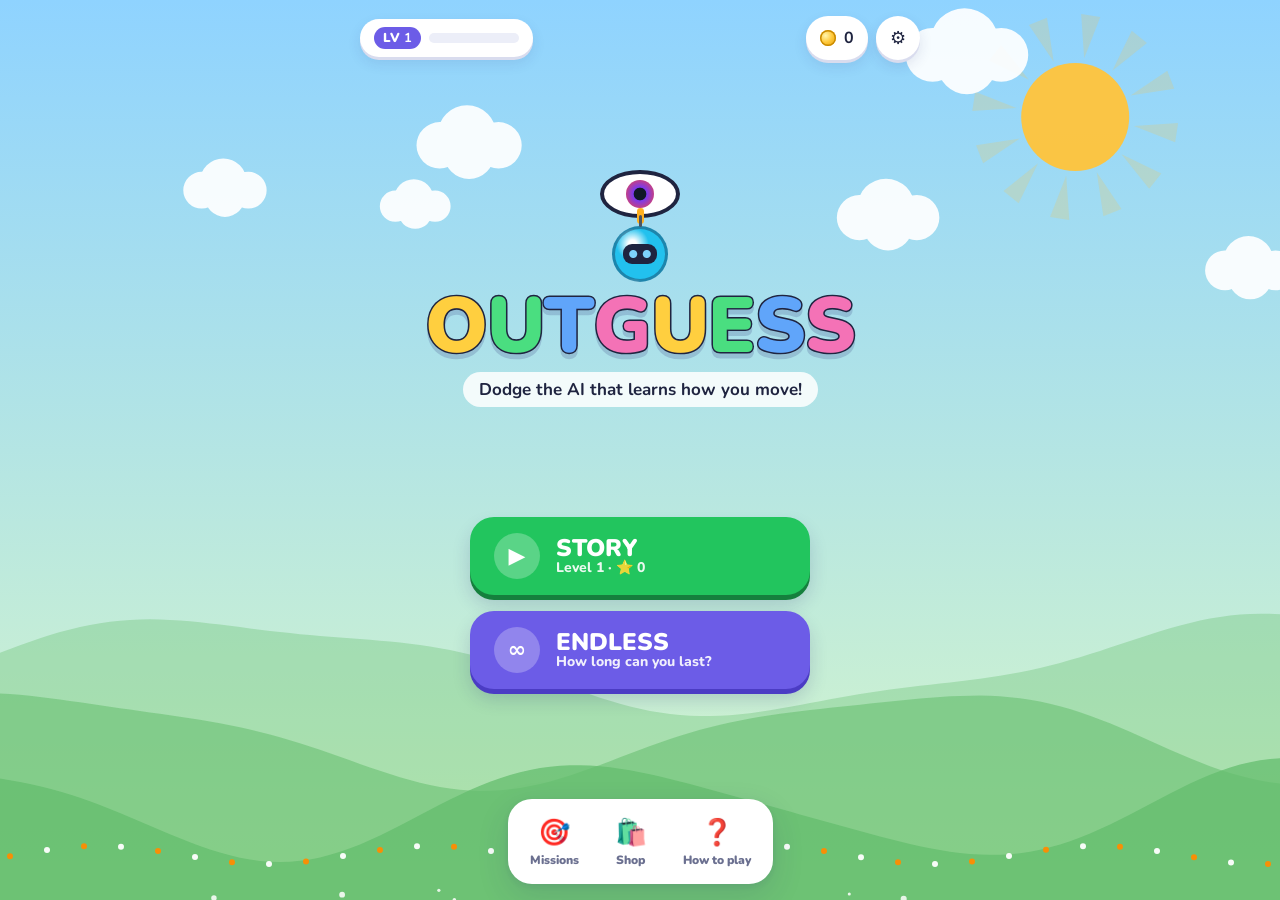
==== press/cg-build/index.html @ bc7d0b45 "Press kit: CrazyGames build as a folder Co-Authored-By: Claude Opus 5.5 <noreply@anthropic.com>" ====
<!doctype html>
<html lang="en">
  <head>
    <meta charset="UTF-8" />
    <meta name="viewport" content="width=device-width, initial-scale=1, maximum-scale=1, user-scalable=no, viewport-fit=cover" />
    <meta name="theme-color" content="#bfe6ff" />
    <title>OUTGUESS: Can you fool the AI?</title>
    <meta name="description" content="A free browser game: an AI learns how you move and shoots where it thinks you'll go. Surprise it, dodge its lasers, collect gems." />
    <meta property="og:title" content="OUTGUESS: Can you fool the AI?" />
    <meta property="og:description" content="An AI learns how you move and shoots where it thinks you'll go. 50 levels, free in your browser, no login." />
    <meta property="og:image" content="https://bhupendra05.github.io/outguess/og.png" />
    <meta property="og:image:width" content="1200" />
    <meta property="og:image:height" content="627" />
    <meta property="og:url" content="https://bhupendra05.github.io/outguess/" />
    <meta property="og:type" content="website" />
    <meta name="twitter:card" content="summary_large_image" />
    <script type="module" crossorigin src="./assets/index-DAkngzXG.js"></script>
    <link rel="stylesheet" crossorigin href="./assets/index-Dq4hs3DS.css">
  </head>
  <body>
    <canvas id="game"></canvas>

    <!-- IN-GAME HUD -->
    <div id="hud" class="hidden">
      <div class="hud-top">
        <div class="hearts" id="hud-hearts"></div>
        <div class="hud-stats">
          <span class="pill"><em>⏱️</em><b id="hud-time">0:00</b></span>
          <span class="pill"><em>💎</em><b id="hud-gems">0</b></span>
          <span class="pill"><em>🧠</em><b id="hud-fooled">0</b></span>
          <span class="pill score"><em>⭐</em><b id="hud-score">0</b></span>
        </div>
        <button id="hud-pause" class="round-btn" aria-label="Pause">❚❚</button>
      </div>
      <div class="goal hidden" id="hud-goal">
        <span id="hud-goal-text">💎 Gems</span>
        <span class="goal-bar"><i id="hud-goal-bar"></i></span>
        <b id="hud-goal-num">0/3</b>
      </div>
      <div class="combo hidden" id="hud-combo">COMBO ×2</div>
    </div>

    <!-- TUTORIAL COACH -->
    <div id="coach" class="hidden" role="status">
      <div class="coach-bot">🤖</div>
      <div>
        <span class="coach-step"></span>
        <p class="coach-text"></p>
      </div>
    </div>

    <!-- HOME -->
    <section id="home" class="screen">
      <header class="topbar">
        <div class="chip level-chip"><span class="lvl">LV <b id="m-level">1</b></span><span class="bar"><i id="m-level-bar"></i></span></div>
        <div class="row tight">
          <button class="chip" id="m-coins-btn"><i class="coin"></i><b id="m-coins">0</b></button>
          <button class="round-btn" id="open-settings" aria-label="Settings">⚙️</button>
        </div>
      </header>

      <div class="logo pop">
        <div class="mascot"><div class="eye-mini"></div><div class="pip"></div></div>
        <h1 class="title"><span>O</span><span>U</span><span>T</span><span>G</span><span>U</span><span>E</span><span>S</span><span>S</span></h1>
        <p class="tagline">Dodge the AI that learns how you move!</p>
      </div>

      <div class="home-buttons">
        <button id="play-story" class="btn big primary pop d1">
          <span class="btn-icon">▶</span>
          <span class="btn-text">STORY<small id="m-story-sub">Level 1</small></span>
        </button>
        <button id="play-endless" class="btn big secondary pop d2">
          <span class="btn-icon">∞</span>
          <span class="btn-text">ENDLESS<small id="m-endless-sub">Best 0</small></span>
        </button>
      </div>

      <nav class="bottom-nav pop d3">
        <button id="open-missions"><span>🎯</span>Missions<em id="m-missions-badge" class="badge hidden">!</em></button>
        <button id="open-shop"><span>🛍️</span>Shop</button>
        <button id="open-guide"><span>❓</span>How to play</button>
      </nav>
    </section>

    <!-- STORY MAP -->
    <section id="map" class="screen scroll">
      <header class="sub-header">
        <button class="round-btn back" aria-label="Back">←</button>
        <h2>Story</h2>
        <span class="chip"><em>⭐</em><b id="map-stars">0</b></span>
      </header>
      <div id="map-list" class="map-list"></div>
    </section>

    <!-- LEVEL INTRO -->
    <section id="intro" class="screen">
      <div class="card intro-card pop">
        <p class="kicker" id="i-chapter">Chapter 1 · Sunny Meadow</p>
        <div id="i-story" class="story hidden"></div>
        <h2 id="i-title">Level 1</h2>
        <canvas id="i-board" width="360" height="200"></canvas>
        <p class="shape-name" id="i-shape">Hexagon board</p>
        <div class="goal-box"><span id="i-goal-icon">💎</span><b id="i-goal">Collect 3 gems</b></div>
        <ul class="star-rules">
          <li><span>⭐</span>Finish the goal</li>
          <li><span>⭐⭐</span>Lose at most 1 life</li>
          <li><span>⭐⭐⭐</span>Don't get hit at all</li>
        </ul>
        <button id="i-play" class="btn primary wide">PLAY ▶</button>
        <button class="link back">Back to map</button>
      </div>
    </section>

    <!-- WIN -->
    <section id="win" class="screen">
      <div class="card result-card">
        <p class="kicker" id="w-level">Level 1</p>
        <h2 class="win-title">Level Complete!</h2>
        <div class="stars" id="w-stars"><span>★</span><span>★</span><span>★</span></div>
        <div class="proof" id="w-proof"></div>
        <p class="reward-line" id="w-coins"></p>
        <button id="w-next" class="btn primary wide">NEXT LEVEL ▶</button>
        <div class="row">
          <button id="w-replay" class="btn ghost">↻ Replay</button>
          <button id="w-map" class="btn ghost">🗺️ Map</button>
        </div>
      </div>
    </section>

    <!-- LOSE (story) -->
    <section id="lose" class="screen">
      <div class="card result-card">
        <p class="kicker" id="l-level">Level 1</p>
        <h2 class="lose-title">Out of lives!</h2>
        <p class="sub" id="l-progress">You collected 2 of 3 gems</p>
        <div class="proof" id="l-proof"></div>
        <p class="taunt" id="l-taunt"></p>
        <button id="l-revive" class="btn gold wide hidden">❤️ Extra life (watch ad)</button>
        <button id="l-retry" class="btn primary wide">TRY AGAIN ↻</button>
        <button id="l-map" class="btn ghost">🗺️ Map</button>
      </div>
    </section>

    <!-- GAME OVER (endless) -->
    <section id="over" class="screen scroll">
      <div class="card result-card">
        <h2 class="lose-title">Game Over</h2>
        <p class="sub" id="o-why">The AI caught you — out of lives!</p>
        <div class="big-score"><span id="o-score">0</span><small>SCORE</small></div>
        <p class="best" id="o-best"></p>
        <div class="proof" id="o-proof"></div>
        <p class="taunt" id="o-taunt"></p>
        <div class="coins-box">
          <ul id="o-lines"></ul>
          <div class="total"><span>Coins earned</span><b><i class="coin"></i> <span id="o-total">0</span></b></div>
          <div class="level"><span class="lvl">LV <b id="o-level">1</b></span><span class="bar"><i id="o-level-bar"></i></span><span id="o-levelup" class="levelup hidden">LEVEL UP!</span></div>
        </div>
        <div class="row">
          <button id="revive" class="btn gold hidden">❤️ Extra life (ad)</button>
          <button id="double" class="btn gold hidden">✖2 Coins (ad)</button>
        </div>
        <button id="again" class="btn primary wide">PLAY AGAIN ↻</button>
        <div class="row">
          <button id="share" class="btn ghost">📤 Share</button>
          <button id="home-btn" class="btn ghost">🏠 Home</button>
        </div>
        <p class="toast hidden" id="toast"></p>
      </div>
    </section>

    <!-- PAUSE -->
    <section id="paused" class="screen">
      <div class="card small-card pop">
        <h2>Paused</h2>
        <button id="resume" class="btn primary wide">RESUME ▶</button>
        <button id="p-sound" class="btn ghost wide">🔊 Sound: On</button>
        <button id="quit" class="btn ghost wide">End game</button>
      </div>
    </section>

    <!-- SETTINGS -->
    <section id="settings" class="screen">
      <div class="card small-card pop">
        <h2>Settings</h2>
        <div class="set-row"><span>🔊 Sound effects</span><button class="switch" id="mute" role="switch"><i></i></button></div>
        <div class="set-row"><span>🎵 Music</span><button class="switch" id="music" role="switch"><i></i></button></div>
        <div class="set-row"><span>📳 Vibration</span><button class="switch" id="vibe" role="switch"><i></i></button></div>
        <div class="set-row"><span>🧠 AI memory</span><button id="wipe" class="btn ghost small">Reset</button></div>
        <button class="btn primary wide back">DONE</button>
      </div>
    </section>

    <!-- HOW TO PLAY -->
    <section id="guide" class="screen">
      <div class="card guide-card pop" id="g-card">
        <p class="kicker" id="g-kicker">How to play</p>
        <div class="art" id="g-art"></div>
        <h2 id="g-title"></h2>
        <p id="g-text"></p>
        <div class="dots" id="g-dots"></div>
        <div class="row">
          <button id="g-prev" class="btn ghost">◀</button>
          <button id="g-next" class="btn primary">NEXT</button>
        </div>
      </div>
    </section>

    <!-- MISSIONS -->
    <section id="missions" class="screen scroll">
      <header class="sub-header">
        <button class="round-btn back" aria-label="Back">←</button>
        <h2>Missions</h2>
        <span></span>
      </header>
      <p class="sub">Complete missions to earn bonus coins</p>
      <ul id="mission-list" class="list"></ul>
    </section>

    <!-- SHOP -->
    <section id="shop" class="screen scroll">
      <header class="sub-header">
        <button class="round-btn back" aria-label="Back">←</button>
        <h2>Shop</h2>
        <span class="chip"><i class="coin"></i><b id="s-coins">0</b></span>
      </header>
      <div class="tabs" id="shop-tabs">
        <button data-tab="carpets">Boards</button>
        <button data-tab="skins">Robots</button>
        <button data-tab="worlds">Worlds</button>
      </div>
      <p class="sub" id="shop-hint"></p>
      <div id="shop-grid" class="shop-grid"></div>
    </section>

    <!-- DAILY REWARD -->
    <section id="daily" class="screen">
      <div class="card small-card pop">
        <p class="kicker">Daily reward</p>
        <h2>Day <span id="d-day">1</span> 🎁</h2>
        <div id="d-strip" class="strip"></div>
        <p class="sub">Come back every day. Day 7 pays the most!</p>
        <button id="d-claim" class="btn gold wide">CLAIM <i class="coin"></i> <span id="d-amt">10</span></button>
      </div>
    </section>

    <div id="flyer" class="flyer hidden"></div>

  </body>
</html>
---- press/cg-build/assets/index-Dq4hs3DS.css ----
@font-face{font-family:Nunito;font-style:normal;font-display:swap;font-weight:700;src:url(./nunito-latin-700-normal-Dort48En.woff2) format("woff2"),url(./nunito-latin-700-normal-OcDqTBcA.woff) format("woff")}@font-face{font-family:Nunito;font-style:normal;font-display:swap;font-weight:800;src:url(./nunito-latin-800-normal-Dz8SOQK_.woff2) format("woff2"),url(./nunito-latin-800-normal-D-J0wlBY.woff) format("woff")}@font-face{font-family:Nunito;font-style:normal;font-display:swap;font-weight:900;src:url(./nunito-latin-900-normal-BVB1fGs6.woff2) format("woff2"),url(./nunito-latin-900-normal-CVn49sIn.woff) format("woff")}:root{--accent: 46, 170, 90;--accent2: 255, 183, 3;--top: #bfe6ff;--bottom: #eafbe4;--ink: #1f2440;--muted: #6b7090;--card: #ffffff;--line: #e7e9f5;--primary: #6c5ce7;--primary-dark: #4b3cc4;--green: #22c55e;--green-dark: #15803d;--gold: #ffb020;--gold-dark: #d98a00;--red: #ef4444;--font: "Nunito", system-ui, -apple-system, sans-serif;--ease: cubic-bezier(.2, .9, .3, 1.3);--shadow: 0 12px 32px rgba(40, 40, 110, .14), 0 2px 6px rgba(40, 40, 110, .08)}*{box-sizing:border-box;-webkit-tap-highlight-color:transparent}html,body{margin:0;height:100%;overflow:hidden;background:var(--top);color:var(--ink);font-family:var(--font);font-weight:700;user-select:none;-webkit-user-select:none;touch-action:none;overscroll-behavior:none}canvas#game{display:block;position:fixed;inset:0}.hidden{display:none!important}h1,h2,h3{margin:0;font-weight:900;letter-spacing:-.01em}h2{font-size:30px}.kicker{margin:0;color:var(--muted);font-size:13px;font-weight:800;text-transform:uppercase;letter-spacing:.08em}.sub{margin:0;color:var(--muted);font-size:15px}.row{display:flex;gap:10px;justify-content:center;flex-wrap:wrap}.row.tight{gap:8px}.screen{position:fixed;inset:0;display:flex;flex-direction:column;align-items:center;justify-content:center;gap:14px;padding:max(16px,env(safe-area-inset-top)) 16px max(16px,env(safe-area-inset-bottom));text-align:center;background:#ffffff59;backdrop-filter:blur(3px);animation:fade-in .25s ease-out}.screen>*{flex-shrink:0}.screen.scroll{justify-content:flex-start;overflow-y:auto;touch-action:pan-y}#home{background:none;backdrop-filter:none;justify-content:space-between}.card{width:min(420px,100%);background:var(--card);border-radius:28px;padding:22px 20px;box-shadow:var(--shadow);display:flex;flex-direction:column;align-items:center;gap:12px}.small-card{width:min(360px,100%)}button{font-family:var(--font);font-weight:900;cursor:pointer;border:0;color:var(--ink);background:none;transition:transform .12s var(--ease),filter .15s}button:active{transform:scale(.95)}.btn{--c: var(--primary);--d: var(--primary-dark);padding:14px 22px;border-radius:18px;font-size:17px;color:#fff;background:var(--c);box-shadow:0 5px 0 var(--d),0 10px 18px #28286e2e;position:relative;overflow:hidden}.btn:active{transform:translateY(4px);box-shadow:0 1px 0 var(--d),0 4px 8px #28286e2e}.btn.primary{--c: var(--green);--d: var(--green-dark)}.btn.secondary{--c: var(--primary);--d: var(--primary-dark)}.btn.gold{--c: var(--gold);--d: var(--gold-dark);color:#3b2400}.btn.ghost{--c: #f1f3fb;--d: #d9dcee;color:var(--ink);box-shadow:0 4px 0 var(--d)}.btn.small{padding:8px 14px;font-size:14px}.btn.wide{width:100%}.btn.big{display:flex;align-items:center;gap:16px;width:min(340px,86vw);padding:16px 24px;font-size:24px;border-radius:24px;text-align:left}.btn-icon{width:46px;height:46px;border-radius:50%;display:grid;place-items:center;background:#ffffff40;font-size:22px}.btn-text{display:flex;flex-direction:column;line-height:1.05}.btn-text small{font-size:14px;font-weight:800;opacity:.9}.btn.big:after,.btn.primary:after{content:"";position:absolute;inset:0;background:linear-gradient(110deg,transparent 35%,rgba(255,255,255,.45) 50%,transparent 65%);transform:translate(-120%);animation:shine 3.2s ease-in-out infinite;pointer-events:none}#play-story{animation:pop-in .5s var(--ease) .08s both,wiggle 3s ease-in-out 1.5s infinite}.round-btn{width:44px;height:44px;border-radius:50%;background:#fff;box-shadow:0 3px #d9dcee,0 6px 14px #28286e1f;font-size:18px;display:grid;place-items:center}.link{color:var(--muted);font-size:15px;text-decoration:underline;padding:4px}.chip{display:flex;align-items:center;gap:8px;padding:8px 14px;border-radius:999px;background:#fff;box-shadow:0 3px #d9dcee,0 6px 14px #28286e1a;font-size:16px;font-weight:900}.chip em{font-style:normal}.coin{display:inline-block;width:1em;height:1em;border-radius:50%;vertical-align:-.14em;background:radial-gradient(circle at 35% 35%,#fff6b0,#ffc93c 45%,#e09a00);box-shadow:inset 0 0 0 .09em #c98a00;animation:coin-spin 3s ease-in-out infinite}.topbar{width:100%;max-width:560px;display:flex;justify-content:space-between;align-items:center;animation:pop-in .4s var(--ease) both}.lvl{background:var(--primary);color:#fff;border-radius:999px;padding:2px 9px;font-size:13px}.bar{display:inline-block;width:90px;height:10px;border-radius:99px;background:#eceef8;overflow:hidden}.bar i{display:block;height:100%;width:0;border-radius:99px;background:linear-gradient(90deg,#7c6cf0,#22c1ee);transition:width 1.1s var(--ease)}.logo{display:flex;flex-direction:column;align-items:center;gap:6px}.title{font-size:clamp(46px,13vw,78px);line-height:1;display:flex;filter:drop-shadow(0 5px 0 rgba(40,40,110,.18))}.title span{display:inline-block;color:#ffcf3f;-webkit-text-stroke:3px var(--ink);paint-order:stroke fill;animation:bounce-letter 2.4s ease-in-out infinite}.title span:nth-child(2){color:#4ade80;animation-delay:.08s}.title span:nth-child(3){color:#60a5fa;animation-delay:.16s}.title span:nth-child(4){color:#f472b6;animation-delay:.24s}.title span:nth-child(5){color:#ffcf3f;animation-delay:.32s}.title span:nth-child(6){color:#4ade80;animation-delay:.4s}.title span:nth-child(7){color:#60a5fa;animation-delay:.48s}.title span:nth-child(8){color:#f472b6;animation-delay:.56s}.tagline{margin:0;font-size:17px;color:var(--ink);background:#ffffffd9;border-radius:999px;padding:6px 16px}.mascot{position:relative;width:150px;height:112px}.eye-mini{position:absolute;left:50%;top:0;width:80px;height:48px;margin-left:-40px;background:#fff;border:4px solid var(--ink);border-radius:50%;overflow:hidden;animation:blink 4s infinite}.eye-mini:after{content:"";position:absolute;top:50%;left:50%;width:28px;height:28px;margin:-14px 0 0 -14px;border-radius:50%;background:radial-gradient(circle at 50% 50%,#111827 30%,#7c3aed 34%,#ef4444 95%);animation:look 3s ease-in-out infinite}.pip{position:absolute;left:50%;bottom:0;width:56px;height:56px;margin-left:-28px;border-radius:50%;background:radial-gradient(circle at 35% 30%,#fff 8%,#22c1ee 34%);border:3px solid rgba(20,20,50,.35);animation:hop 1.2s ease-in-out infinite}.pip:before{content:"";position:absolute;left:8px;right:8px;top:15px;height:20px;border-radius:9px;background:radial-gradient(circle at 30% 50%,#7dd3fc 3.5px,transparent 4.5px),radial-gradient(circle at 70% 50%,#7dd3fc 3.5px,transparent 4.5px),#1f2440}.pip:after{content:"";position:absolute;left:50%;top:-14px;width:3px;height:12px;margin-left:-1.5px;background:#4b5563;box-shadow:0 -5px 0 2px #ffb020;border-radius:2px}.home-buttons{display:flex;flex-direction:column;gap:16px;align-items:center}.bottom-nav{display:flex;gap:8px;background:#fff;border-radius:24px;padding:8px;box-shadow:var(--shadow)}.bottom-nav button{position:relative;display:flex;flex-direction:column;align-items:center;gap:2px;padding:8px 14px;border-radius:16px;font-size:12px;color:var(--muted)}.bottom-nav button span{font-size:26px}.bottom-nav button:hover{background:#f3f4fb}.badge{position:absolute;top:2px;right:8px;width:20px;height:20px;border-radius:50%;background:var(--red);color:#fff;font-style:normal;font-size:12px;line-height:20px;animation:pulse 1.2s infinite}.sub-header{width:min(560px,100%);display:grid;grid-template-columns:44px 1fr auto;align-items:center;gap:10px;padding:4px 0}.sub-header h2{font-size:26px}.map-list{width:min(460px,100%);display:flex;flex-direction:column;gap:18px;padding-bottom:30px}.chapter{border-radius:26px;padding:16px 12px 18px;box-shadow:var(--shadow);background:#fff;animation:pop-in .45s var(--ease) both}.chapter h3{font-size:20px}.chapter .ch-sub{color:var(--muted);font-size:13px;margin:2px 0 12px}.chapter.locked{opacity:.55}.path{display:grid;grid-template-columns:repeat(5,1fr);gap:14px 6px}.node{display:flex;flex-direction:column;align-items:center;gap:3px}.node button{width:54px;height:54px;border-radius:50%;font-size:20px;color:#fff;background:rgb(var(--c));box-shadow:0 4px #0003,0 8px 14px #28286e26}.node.boss button{font-size:24px}.node.locked button{background:#d5d8e8;color:#9097b8}.node.current button{animation:pulse-ring 1.4s infinite}.node .st{font-size:12px;letter-spacing:1px;color:#d5d8e8;height:14px}.node .st b{color:#ffb020}#i-board{width:100%;max-width:340px;height:auto;border-radius:18px}.story{background:#f5f3ff;border-radius:18px;padding:12px 14px;font-size:15px;line-height:1.45;text-align:left;color:#3f3a78}.story p{margin:0 0 6px;opacity:0;animation:slide-in .4s var(--ease) forwards}.shape-name{margin:-4px 0 0;color:var(--muted);font-size:13px}.goal-box{display:flex;gap:10px;align-items:center;font-size:20px;background:#fff7e0;border-radius:16px;padding:10px 16px}.star-rules{list-style:none;margin:0;padding:0;font-size:13px;color:var(--muted);display:flex;flex-direction:column;gap:2px}.star-rules span{display:inline-block;width:56px;text-align:right;margin-right:8px}.result-card{animation:pop-in .5s var(--ease) both}.win-title{color:var(--green-dark);font-size:34px;animation:tada .9s var(--ease) both}.lose-title{color:var(--red);font-size:32px;animation:shake-x .5s both}.stars{display:flex;gap:8px;align-items:flex-end;font-size:58px;line-height:1}.stars span{color:#e3e5f1;transform:scale(0)}.stars span.on{color:#ffb020;text-shadow:0 4px 0 #d98a00;animation:star-pop .5s var(--ease) forwards}.stars span.off{animation:star-pop .3s var(--ease) forwards}.stars span:nth-child(2){font-size:74px}.big-score{display:flex;flex-direction:column;line-height:1}.big-score span{font-size:64px;font-weight:900;color:var(--primary)}.big-score small{color:var(--muted);font-size:13px;letter-spacing:.2em}.best{margin:0;font-weight:900;color:var(--gold-dark)}.best.new{color:#fff;background:linear-gradient(90deg,#ff5d8f,#ffb020);border-radius:999px;padding:4px 14px;animation:tada .8s var(--ease) both}.proof{width:100%;background:#f7f8fd;border-radius:18px;padding:10px 14px;font-size:15px}.proof .pl{display:grid;grid-template-columns:24px 1fr auto auto auto;gap:8px;align-items:center;padding:5px 0;border-bottom:1px dashed var(--line);opacity:0;animation:slide-in .35s var(--ease) forwards;text-align:left}.proof .pl .n{font-weight:900}.proof .pl .r{color:var(--muted);font-size:13px}.proof .pl .p{min-width:48px;text-align:right;font-weight:900;color:var(--primary)}.proof .ptotal{display:flex;justify-content:space-between;padding-top:8px;font-size:18px;font-weight:900}.proof .ptotal b{color:var(--primary)}.proof .ai{margin-top:6px;font-size:12px;color:var(--muted);text-align:left;line-height:1.5}.taunt{margin:0;color:var(--muted);font-style:italic;font-size:14px}.reward-line{margin:0;font-weight:900;color:var(--gold-dark)}.coins-box{width:100%;border:2px solid var(--line);border-radius:18px;padding:10px 14px}.coins-box ul{list-style:none;margin:0;padding:0;font-size:14px;text-align:left}.coins-box li{display:flex;justify-content:space-between;padding:3px 0;opacity:0;animation:slide-in .35s var(--ease) forwards}.coins-box li b{color:var(--gold-dark)}.coins-box .total{display:flex;justify-content:space-between;margin:6px 0 8px;font-weight:900}.coins-box .total b{color:var(--gold-dark);font-size:18px}.coins-box .level{display:flex;gap:8px;align-items:center;justify-content:center}.coins-box .bar{width:150px}.levelup{color:var(--green);font-weight:900;animation:tada .8s var(--ease) both}.toast{margin:0;color:var(--primary)}.set-row{width:100%;display:flex;justify-content:space-between;align-items:center;font-size:17px}.switch{width:56px;height:32px;border-radius:99px;background:#d9dcee;padding:3px;display:flex}.switch i{width:26px;height:26px;border-radius:50%;background:#fff;box-shadow:0 2px 4px #0003;transition:transform .25s var(--ease)}.switch.on{background:var(--green)}.switch.on i{transform:translate(24px)}#g-text{margin:0;font-size:17px;line-height:1.45}.art svg{width:220px;height:130px;display:block}.dots{display:flex;gap:6px}.dots i{width:9px;height:9px;border-radius:99px;background:#d9dcee;transition:all .3s var(--ease)}.dots i.on{width:26px;background:var(--primary)}.list{list-style:none;margin:0;padding:0;width:min(460px,100%);display:flex;flex-direction:column;gap:12px}.list li{background:#fff;border-radius:20px;padding:14px 16px;box-shadow:var(--shadow);text-align:left;animation:pop-in .4s var(--ease) both}.mtop{display:flex;justify-content:space-between;gap:10px;font-size:16px}.mtop b{color:var(--gold-dark);white-space:nowrap}.list .bar{display:block;width:100%;margin-top:10px}.mprog{margin-top:4px;font-size:13px;color:var(--muted)}.tabs{display:flex;gap:6px;background:#fff;padding:6px;border-radius:18px;box-shadow:var(--shadow);width:min(460px,100%)}.tabs button{flex:1;padding:10px;border-radius:14px;font-size:15px;color:var(--muted)}.tabs button.on{background:var(--primary);color:#fff}.shop-grid{width:min(460px,100%);display:grid;grid-template-columns:repeat(2,1fr);gap:12px;padding-bottom:24px}.item{display:flex;flex-direction:column;align-items:center;gap:4px;padding:10px 10px 14px;border-radius:22px;background:#fff;box-shadow:var(--shadow);border:3px solid transparent;animation:pop-in .4s var(--ease) both}.item.selected{border-color:var(--green)}.item .preview{width:100%;height:88px;border-radius:16px;display:grid;place-items:center;overflow:hidden}.item .name{font-size:16px}.item .desc{font-size:12px;color:var(--muted);font-weight:700}.item .state{margin-top:4px;font-size:13px;padding:5px 12px;border-radius:99px;background:#f1f3fb}.item .state.use{background:var(--primary);color:#fff}.item .state.inuse{background:#dcfce7;color:var(--green-dark)}.item .state.price{background:#fff4d6;color:var(--gold-dark)}.item .state.lock{background:#eceef8;color:var(--muted)}.orb{width:50px;height:50px;border-radius:50%;background:radial-gradient(circle at 35% 30%,#fff 8%,currentColor 34%);border:3px solid rgba(20,20,50,.3)}.orb.rainbow{background:conic-gradient(#ff5e5e,#ffd84a,#9dff5e,#5ef2ff,#ff5ef2,#ff5e5e);animation:spin 3s linear infinite}.strip{display:grid;grid-template-columns:repeat(7,1fr);gap:5px;width:100%}.strip div{border-radius:12px;background:#f3f4fb;padding:6px 0;font-size:10px;color:var(--muted);display:flex;flex-direction:column;align-items:center;gap:3px}.strip div b{color:var(--gold-dark);font-size:13px}.strip .done{background:#dcfce7}.strip .today{background:#fff4d6;outline:3px solid var(--gold);animation:pulse 1.2s infinite}#hud{position:fixed;inset:0 0 auto;padding:max(10px,env(safe-area-inset-top)) 12px 0;pointer-events:none;z-index:3}.hud-top{display:flex;justify-content:space-between;align-items:center;gap:8px}.hud-top button{pointer-events:auto}.hearts{display:flex;gap:2px;font-size:24px;min-width:80px}.hearts span{display:inline-block;filter:drop-shadow(0 2px 0 rgba(0,0,0,.15))}.hearts span.empty{filter:grayscale(1) opacity(.35)}.hearts span.break{animation:heart-break .7s ease-in forwards}.hud-stats{display:flex;gap:6px;flex-wrap:wrap;justify-content:center}.pill{display:flex;align-items:center;gap:4px;background:#fffffff0;border-radius:999px;padding:4px 10px;font-size:15px;box-shadow:0 3px 8px #28286e1f}.pill em{font-style:normal;font-size:14px}.pill.score{background:var(--primary);color:#fff}.pill.bump{animation:bump .35s var(--ease)}.goal{margin:8px auto 0;width:min(300px,80vw);display:flex;gap:8px;align-items:center;background:#fffffff0;border-radius:999px;padding:5px 12px;font-size:13px;box-shadow:0 3px 8px #28286e1f}.goal-bar{flex:1;height:10px;background:#eceef8;border-radius:99px;overflow:hidden}.goal-bar i{display:block;height:100%;width:0;background:linear-gradient(90deg,#22c55e,#86efac);border-radius:99px;transition:width .3s var(--ease)}.combo{margin:6px auto 0;width:max-content;background:linear-gradient(90deg,#22c55e,#16a34a);color:#fff;border-radius:999px;padding:3px 12px;font-size:14px;animation:bump .4s var(--ease)}#coach{position:fixed;left:50%;bottom:max(26px,env(safe-area-inset-bottom));transform:translate(-50%);width:min(460px,calc(100% - 28px));display:flex;gap:12px;align-items:center;background:#fff;border-radius:22px;padding:12px 16px;box-shadow:var(--shadow);border:3px solid var(--gold);pointer-events:none;z-index:4;text-align:left}.coach-bot{font-size:34px;animation:hop 1.2s ease-in-out infinite}.coach-step{font-size:11px;font-weight:900;color:var(--gold-dark);text-transform:uppercase;letter-spacing:.1em}.coach-step:not(:empty):before{content:"Step "}.coach-step:empty{display:none}#coach p{margin:0;font-size:16px;line-height:1.35;white-space:pre-line}.coach-in{animation:coach-in .45s var(--ease)}.flyer{position:fixed;z-index:20;pointer-events:none;font-weight:900;font-size:26px;color:var(--gold-dark);text-shadow:0 2px 0 #fff}.pop{animation:pop-in .5s var(--ease) both}.d1{animation-delay:.08s}.d2{animation-delay:.16s}.d3{animation-delay:.24s}@keyframes fade-in{0%{opacity:0}}@keyframes pop-in{0%{opacity:0;transform:translateY(18px) scale(.9)}}@keyframes slide-in{0%{opacity:0;transform:translate(-14px)}to{opacity:1;transform:none}}@keyframes coach-in{0%{opacity:0;transform:translate(-50%,24px) scale(.95)}to{opacity:1;transform:translate(-50%)}}@keyframes bounce-letter{0%,60%,to{transform:translateY(0)}30%{transform:translateY(-8px)}}@keyframes wiggle{0%,90%,to{transform:rotate(0)}92%{transform:rotate(-3deg)}94%{transform:rotate(3deg)}96%{transform:rotate(-2deg)}}@keyframes shine{0%,60%{transform:translate(-120%)}to{transform:translate(120%)}}@keyframes hop{0%,to{transform:translateY(0)}50%{transform:translateY(-10px)}}@keyframes blink{0%,94%,to{transform:scaleY(1)}97%{transform:scaleY(.1)}}@keyframes look{0%,to{transform:translate(-12px)}50%{transform:translate(12px)}}@keyframes pulse{0%,to{transform:scale(1)}50%{transform:scale(1.08)}}@keyframes pulse-ring{0%{box-shadow:0 4px #0003,0 0 rgba(var(--c),.6)}to{box-shadow:0 4px #0003,0 0 0 16px rgba(var(--c),0)}}@keyframes star-pop{0%{transform:scale(.2) rotate(-30deg)}70%{transform:scale(1.25) rotate(8deg)}to{transform:scale(1) rotate(0)}}@keyframes tada{0%{transform:scale(.5);opacity:0}50%{transform:scale(1.15) rotate(-3deg);opacity:1}70%{transform:scale(.95) rotate(2deg)}to{transform:scale(1)}}@keyframes shake-x{0%,to{transform:translate(0)}20%,60%{transform:translate(-8px)}40%,80%{transform:translate(8px)}}@keyframes bump{0%{transform:scale(1)}40%{transform:scale(1.25)}to{transform:scale(1)}}@keyframes heart-break{0%{transform:scale(1)}30%{transform:scale(1.5) rotate(-10deg)}to{transform:translateY(30px) rotate(40deg) scale(.6);opacity:.35;filter:grayscale(1)}}@keyframes coin-spin{0%,80%,to{transform:scaleX(1)}90%{transform:scaleX(.2)}}@keyframes spin{to{transform:rotate(360deg)}}@media(max-height:700px){.mascot{transform:scale(.8);margin:-10px 0}.btn.big{padding:12px 20px;font-size:20px}.stars{font-size:46px}.big-score span{font-size:50px}}@media(max-width:380px){.pill{padding:3px 7px;font-size:13px}.hearts{font-size:20px;min-width:64px}}@media(prefers-reduced-motion:reduce){*,*:before,*:after{animation-duration:.01ms!important;animation-iteration-count:1!important}}
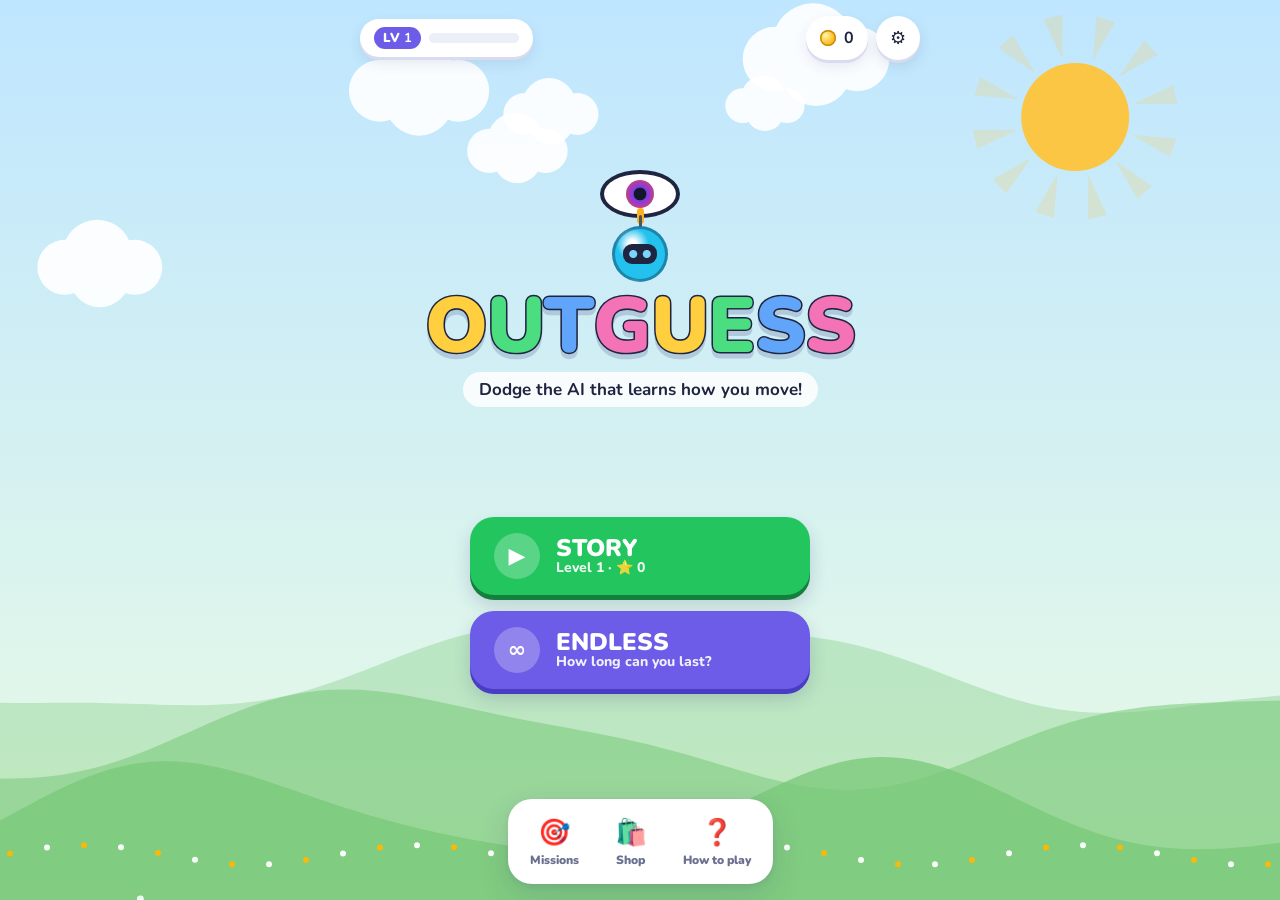
==== commit c9cab83b: "CrazyGames build: don't trust navigator.onLine Co-Authored-By: Claude Opus 5.5 <noreply@anthropic.co" ====
--- a/press/cg-build/index.html
+++ b/press/cg-build/index.html
@@ -14,7 +14,7 @@
     <meta property="og:url" content="https://bhupendra05.github.io/outguess/" />
     <meta property="og:type" content="website" />
     <meta name="twitter:card" content="summary_large_image" />
-    <script type="module" crossorigin src="./assets/index-DAkngzXG.js"></script>
+    <script type="module" crossorigin src="./assets/index-Bg5R5Mw9.js"></script>
     <link rel="stylesheet" crossorigin href="./assets/index-Dq4hs3DS.css">
   </head>
   <body>
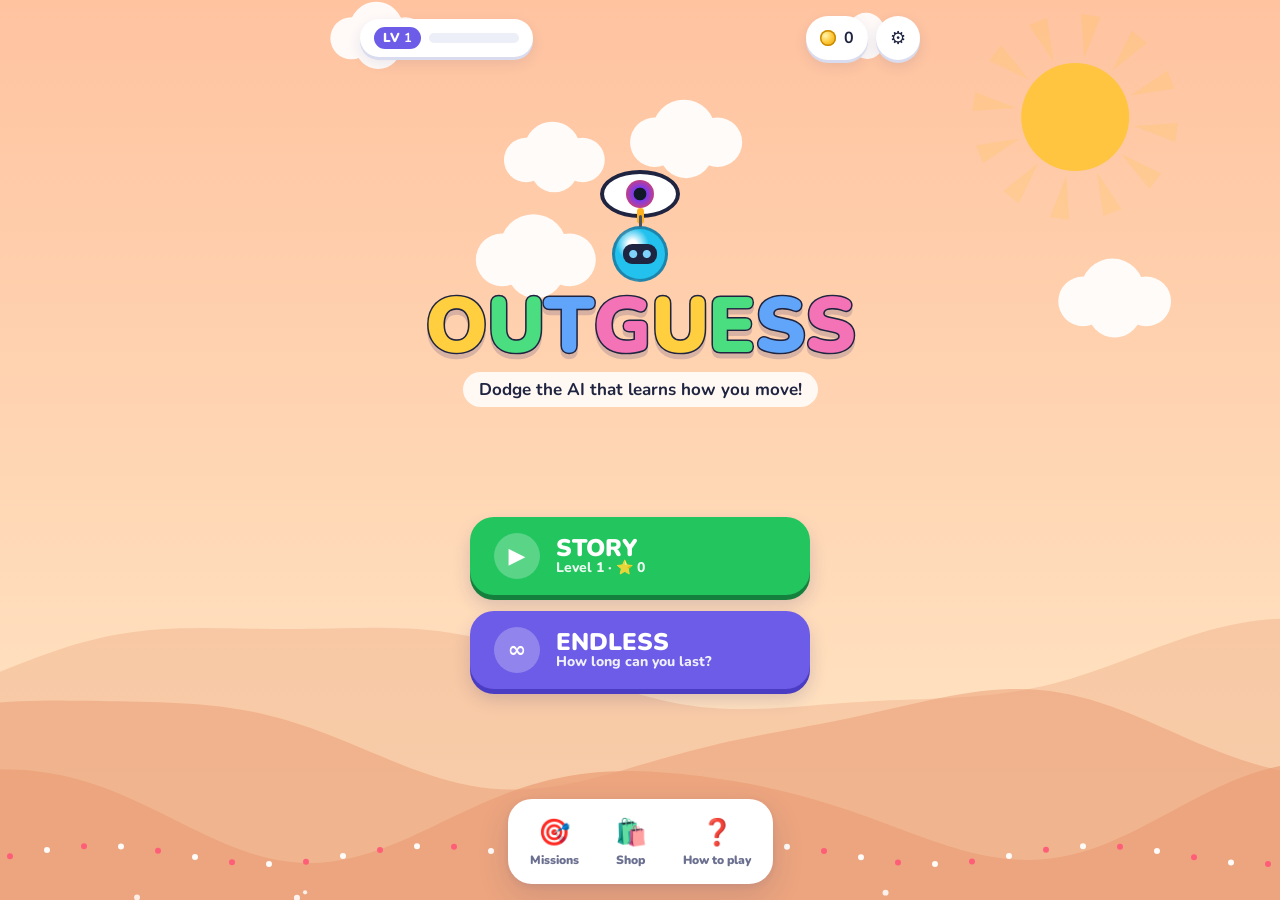
==== commit 7d24abf2: "Fix top-bar overlap on narrow phones Co-Authored-By: Claude Opus 5.5 <noreply@anthropic.com>" ====
--- a/press/cg-build/index.html
+++ b/press/cg-build/index.html
@@ -14,8 +14,8 @@
     <meta property="og:url" content="https://bhupendra05.github.io/outguess/" />
     <meta property="og:type" content="website" />
     <meta name="twitter:card" content="summary_large_image" />
-    <script type="module" crossorigin src="./assets/index-Bg5R5Mw9.js"></script>
-    <link rel="stylesheet" crossorigin href="./assets/index-Dq4hs3DS.css">
+    <script type="module" crossorigin src="./assets/index-CMmEZ6H0.js"></script>
+    <link rel="stylesheet" crossorigin href="./assets/index-DUHYi4Go.css">
   </head>
   <body>
     <canvas id="game"></canvas>
--- a/press/cg-build/assets/index-DUHYi4Go.css
+++ b/press/cg-build/assets/index-DUHYi4Go.css
@@ -0,0 +1 @@
+@font-face{font-family:Nunito;font-style:normal;font-display:swap;font-weight:700;src:url(./nunito-latin-700-normal-Dort48En.woff2) format("woff2"),url(./nunito-latin-700-normal-OcDqTBcA.woff) format("woff")}@font-face{font-family:Nunito;font-style:normal;font-display:swap;font-weight:800;src:url(./nunito-latin-800-normal-Dz8SOQK_.woff2) format("woff2"),url(./nunito-latin-800-normal-D-J0wlBY.woff) format("woff")}@font-face{font-family:Nunito;font-style:normal;font-display:swap;font-weight:900;src:url(./nunito-latin-900-normal-BVB1fGs6.woff2) format("woff2"),url(./nunito-latin-900-normal-CVn49sIn.woff) format("woff")}:root{--accent: 46, 170, 90;--accent2: 255, 183, 3;--top: #bfe6ff;--bottom: #eafbe4;--ink: #1f2440;--muted: #6b7090;--card: #ffffff;--line: #e7e9f5;--primary: #6c5ce7;--primary-dark: #4b3cc4;--green: #22c55e;--green-dark: #15803d;--gold: #ffb020;--gold-dark: #d98a00;--red: #ef4444;--font: "Nunito", system-ui, -apple-system, sans-serif;--ease: cubic-bezier(.2, .9, .3, 1.3);--shadow: 0 12px 32px rgba(40, 40, 110, .14), 0 2px 6px rgba(40, 40, 110, .08)}*{box-sizing:border-box;-webkit-tap-highlight-color:transparent}html,body{margin:0;height:100%;overflow:hidden;background:var(--top);color:var(--ink);font-family:var(--font);font-weight:700;user-select:none;-webkit-user-select:none;touch-action:none;overscroll-behavior:none}canvas#game{display:block;position:fixed;inset:0}.hidden{display:none!important}h1,h2,h3{margin:0;font-weight:900;letter-spacing:-.01em}h2{font-size:30px}.kicker{margin:0;color:var(--muted);font-size:13px;font-weight:800;text-transform:uppercase;letter-spacing:.08em}.sub{margin:0;color:var(--muted);font-size:15px}.row{display:flex;gap:10px;justify-content:center;flex-wrap:wrap}.row.tight{gap:8px}.screen{position:fixed;inset:0;display:flex;flex-direction:column;align-items:center;justify-content:center;gap:14px;padding:max(16px,env(safe-area-inset-top)) 16px max(16px,env(safe-area-inset-bottom));text-align:center;background:#ffffff59;backdrop-filter:blur(3px);animation:fade-in .25s ease-out}.screen>*{flex-shrink:0}.screen.scroll{justify-content:flex-start;overflow-y:auto;touch-action:pan-y}#home{background:none;backdrop-filter:none;justify-content:space-between}.card{width:min(420px,100%);background:var(--card);border-radius:28px;padding:22px 20px;box-shadow:var(--shadow);display:flex;flex-direction:column;align-items:center;gap:12px}.small-card{width:min(360px,100%)}button{font-family:var(--font);font-weight:900;cursor:pointer;border:0;color:var(--ink);background:none;transition:transform .12s var(--ease),filter .15s}button:active{transform:scale(.95)}.btn{--c: var(--primary);--d: var(--primary-dark);padding:14px 22px;border-radius:18px;font-size:17px;color:#fff;background:var(--c);box-shadow:0 5px 0 var(--d),0 10px 18px #28286e2e;position:relative;overflow:hidden}.btn:active{transform:translateY(4px);box-shadow:0 1px 0 var(--d),0 4px 8px #28286e2e}.btn.primary{--c: var(--green);--d: var(--green-dark)}.btn.secondary{--c: var(--primary);--d: var(--primary-dark)}.btn.gold{--c: var(--gold);--d: var(--gold-dark);color:#3b2400}.btn.ghost{--c: #f1f3fb;--d: #d9dcee;color:var(--ink);box-shadow:0 4px 0 var(--d)}.btn.small{padding:8px 14px;font-size:14px}.btn.wide{width:100%}.btn.big{display:flex;align-items:center;gap:16px;width:min(340px,86vw);padding:16px 24px;font-size:24px;border-radius:24px;text-align:left}.btn-icon{width:46px;height:46px;border-radius:50%;display:grid;place-items:center;background:#ffffff40;font-size:22px}.btn-text{display:flex;flex-direction:column;line-height:1.05}.btn-text small{font-size:14px;font-weight:800;opacity:.9}.btn.big:after,.btn.primary:after{content:"";position:absolute;inset:0;background:linear-gradient(110deg,transparent 35%,rgba(255,255,255,.45) 50%,transparent 65%);transform:translate(-120%);animation:shine 3.2s ease-in-out infinite;pointer-events:none}#play-story{animation:pop-in .5s var(--ease) .08s both,wiggle 3s ease-in-out 1.5s infinite}.round-btn{width:44px;height:44px;border-radius:50%;background:#fff;box-shadow:0 3px #d9dcee,0 6px 14px #28286e1f;font-size:18px;display:grid;place-items:center}.link{color:var(--muted);font-size:15px;text-decoration:underline;padding:4px}.chip{display:flex;align-items:center;gap:8px;padding:8px 14px;border-radius:999px;background:#fff;box-shadow:0 3px #d9dcee,0 6px 14px #28286e1a;font-size:16px;font-weight:900}.chip em{font-style:normal}.coin{display:inline-block;width:1em;height:1em;border-radius:50%;vertical-align:-.14em;background:radial-gradient(circle at 35% 35%,#fff6b0,#ffc93c 45%,#e09a00);box-shadow:inset 0 0 0 .09em #c98a00;animation:coin-spin 3s ease-in-out infinite}.topbar{width:100%;max-width:560px;display:flex;justify-content:space-between;align-items:center;animation:pop-in .4s var(--ease) both}.lvl{background:var(--primary);color:#fff;border-radius:999px;padding:2px 9px;font-size:13px}.bar{display:inline-block;width:90px;height:10px;border-radius:99px;background:#eceef8;overflow:hidden}.bar i{display:block;height:100%;width:0;border-radius:99px;background:linear-gradient(90deg,#7c6cf0,#22c1ee);transition:width 1.1s var(--ease)}.logo{display:flex;flex-direction:column;align-items:center;gap:6px}.title{font-size:clamp(46px,13vw,78px);line-height:1;display:flex;filter:drop-shadow(0 5px 0 rgba(40,40,110,.18))}.title span{display:inline-block;color:#ffcf3f;-webkit-text-stroke:3px var(--ink);paint-order:stroke fill;animation:bounce-letter 2.4s ease-in-out infinite}.title span:nth-child(2){color:#4ade80;animation-delay:.08s}.title span:nth-child(3){color:#60a5fa;animation-delay:.16s}.title span:nth-child(4){color:#f472b6;animation-delay:.24s}.title span:nth-child(5){color:#ffcf3f;animation-delay:.32s}.title span:nth-child(6){color:#4ade80;animation-delay:.4s}.title span:nth-child(7){color:#60a5fa;animation-delay:.48s}.title span:nth-child(8){color:#f472b6;animation-delay:.56s}.tagline{margin:0;font-size:17px;color:var(--ink);background:#ffffffd9;border-radius:999px;padding:6px 16px}.mascot{position:relative;width:150px;height:112px}.eye-mini{position:absolute;left:50%;top:0;width:80px;height:48px;margin-left:-40px;background:#fff;border:4px solid var(--ink);border-radius:50%;overflow:hidden;animation:blink 4s infinite}.eye-mini:after{content:"";position:absolute;top:50%;left:50%;width:28px;height:28px;margin:-14px 0 0 -14px;border-radius:50%;background:radial-gradient(circle at 50% 50%,#111827 30%,#7c3aed 34%,#ef4444 95%);animation:look 3s ease-in-out infinite}.pip{position:absolute;left:50%;bottom:0;width:56px;height:56px;margin-left:-28px;border-radius:50%;background:radial-gradient(circle at 35% 30%,#fff 8%,#22c1ee 34%);border:3px solid rgba(20,20,50,.35);animation:hop 1.2s ease-in-out infinite}.pip:before{content:"";position:absolute;left:8px;right:8px;top:15px;height:20px;border-radius:9px;background:radial-gradient(circle at 30% 50%,#7dd3fc 3.5px,transparent 4.5px),radial-gradient(circle at 70% 50%,#7dd3fc 3.5px,transparent 4.5px),#1f2440}.pip:after{content:"";position:absolute;left:50%;top:-14px;width:3px;height:12px;margin-left:-1.5px;background:#4b5563;box-shadow:0 -5px 0 2px #ffb020;border-radius:2px}.home-buttons{display:flex;flex-direction:column;gap:16px;align-items:center}.bottom-nav{display:flex;gap:8px;background:#fff;border-radius:24px;padding:8px;box-shadow:var(--shadow)}.bottom-nav button{position:relative;display:flex;flex-direction:column;align-items:center;gap:2px;padding:8px 14px;border-radius:16px;font-size:12px;color:var(--muted)}.bottom-nav button span{font-size:26px}.bottom-nav button:hover{background:#f3f4fb}.badge{position:absolute;top:2px;right:8px;width:20px;height:20px;border-radius:50%;background:var(--red);color:#fff;font-style:normal;font-size:12px;line-height:20px;animation:pulse 1.2s infinite}.sub-header{width:min(560px,100%);display:grid;grid-template-columns:44px 1fr auto;align-items:center;gap:10px;padding:4px 0}.sub-header h2{font-size:26px}.map-list{width:min(460px,100%);display:flex;flex-direction:column;gap:18px;padding-bottom:30px}.chapter{border-radius:26px;padding:16px 12px 18px;box-shadow:var(--shadow);background:#fff;animation:pop-in .45s var(--ease) both}.chapter h3{font-size:20px}.chapter .ch-sub{color:var(--muted);font-size:13px;margin:2px 0 12px}.chapter.locked{opacity:.55}.path{display:grid;grid-template-columns:repeat(5,1fr);gap:14px 6px}.node{display:flex;flex-direction:column;align-items:center;gap:3px}.node button{width:54px;height:54px;border-radius:50%;font-size:20px;color:#fff;background:rgb(var(--c));box-shadow:0 4px #0003,0 8px 14px #28286e26}.node.boss button{font-size:24px}.node.locked button{background:#d5d8e8;color:#9097b8}.node.current button{animation:pulse-ring 1.4s infinite}.node .st{font-size:12px;letter-spacing:1px;color:#d5d8e8;height:14px}.node .st b{color:#ffb020}#i-board{width:100%;max-width:340px;height:auto;border-radius:18px}.story{background:#f5f3ff;border-radius:18px;padding:12px 14px;font-size:15px;line-height:1.45;text-align:left;color:#3f3a78}.story p{margin:0 0 6px;opacity:0;animation:slide-in .4s var(--ease) forwards}.shape-name{margin:-4px 0 0;color:var(--muted);font-size:13px}.goal-box{display:flex;gap:10px;align-items:center;font-size:20px;background:#fff7e0;border-radius:16px;padding:10px 16px}.star-rules{list-style:none;margin:0;padding:0;font-size:13px;color:var(--muted);display:flex;flex-direction:column;gap:2px}.star-rules span{display:inline-block;width:56px;text-align:right;margin-right:8px}.result-card{animation:pop-in .5s var(--ease) both}.win-title{color:var(--green-dark);font-size:34px;animation:tada .9s var(--ease) both}.lose-title{color:var(--red);font-size:32px;animation:shake-x .5s both}.stars{display:flex;gap:8px;align-items:flex-end;font-size:58px;line-height:1}.stars span{color:#e3e5f1;transform:scale(0)}.stars span.on{color:#ffb020;text-shadow:0 4px 0 #d98a00;animation:star-pop .5s var(--ease) forwards}.stars span.off{animation:star-pop .3s var(--ease) forwards}.stars span:nth-child(2){font-size:74px}.big-score{display:flex;flex-direction:column;line-height:1}.big-score span{font-size:64px;font-weight:900;color:var(--primary)}.big-score small{color:var(--muted);font-size:13px;letter-spacing:.2em}.best{margin:0;font-weight:900;color:var(--gold-dark)}.best.new{color:#fff;background:linear-gradient(90deg,#ff5d8f,#ffb020);border-radius:999px;padding:4px 14px;animation:tada .8s var(--ease) both}.proof{width:100%;background:#f7f8fd;border-radius:18px;padding:10px 14px;font-size:15px}.proof .pl{display:grid;grid-template-columns:24px 1fr auto auto auto;gap:8px;align-items:center;padding:5px 0;border-bottom:1px dashed var(--line);opacity:0;animation:slide-in .35s var(--ease) forwards;text-align:left}.proof .pl .n{font-weight:900}.proof .pl .r{color:var(--muted);font-size:13px}.proof .pl .p{min-width:48px;text-align:right;font-weight:900;color:var(--primary)}.proof .ptotal{display:flex;justify-content:space-between;padding-top:8px;font-size:18px;font-weight:900}.proof .ptotal b{color:var(--primary)}.proof .ai{margin-top:6px;font-size:12px;color:var(--muted);text-align:left;line-height:1.5}.taunt{margin:0;color:var(--muted);font-style:italic;font-size:14px}.reward-line{margin:0;font-weight:900;color:var(--gold-dark)}.coins-box{width:100%;border:2px solid var(--line);border-radius:18px;padding:10px 14px}.coins-box ul{list-style:none;margin:0;padding:0;font-size:14px;text-align:left}.coins-box li{display:flex;justify-content:space-between;padding:3px 0;opacity:0;animation:slide-in .35s var(--ease) forwards}.coins-box li b{color:var(--gold-dark)}.coins-box .total{display:flex;justify-content:space-between;margin:6px 0 8px;font-weight:900}.coins-box .total b{color:var(--gold-dark);font-size:18px}.coins-box .level{display:flex;gap:8px;align-items:center;justify-content:center}.coins-box .bar{width:150px}.levelup{color:var(--green);font-weight:900;animation:tada .8s var(--ease) both}.toast{margin:0;color:var(--primary)}.set-row{width:100%;display:flex;justify-content:space-between;align-items:center;font-size:17px}.switch{width:56px;height:32px;border-radius:99px;background:#d9dcee;padding:3px;display:flex}.switch i{width:26px;height:26px;border-radius:50%;background:#fff;box-shadow:0 2px 4px #0003;transition:transform .25s var(--ease)}.switch.on{background:var(--green)}.switch.on i{transform:translate(24px)}#g-text{margin:0;font-size:17px;line-height:1.45}.art svg{width:220px;height:130px;display:block}.dots{display:flex;gap:6px}.dots i{width:9px;height:9px;border-radius:99px;background:#d9dcee;transition:all .3s var(--ease)}.dots i.on{width:26px;background:var(--primary)}.list{list-style:none;margin:0;padding:0;width:min(460px,100%);display:flex;flex-direction:column;gap:12px}.list li{background:#fff;border-radius:20px;padding:14px 16px;box-shadow:var(--shadow);text-align:left;animation:pop-in .4s var(--ease) both}.mtop{display:flex;justify-content:space-between;gap:10px;font-size:16px}.mtop b{color:var(--gold-dark);white-space:nowrap}.list .bar{display:block;width:100%;margin-top:10px}.mprog{margin-top:4px;font-size:13px;color:var(--muted)}.tabs{display:flex;gap:6px;background:#fff;padding:6px;border-radius:18px;box-shadow:var(--shadow);width:min(460px,100%)}.tabs button{flex:1;padding:10px;border-radius:14px;font-size:15px;color:var(--muted)}.tabs button.on{background:var(--primary);color:#fff}.shop-grid{width:min(460px,100%);display:grid;grid-template-columns:repeat(2,1fr);gap:12px;padding-bottom:24px}.item{display:flex;flex-direction:column;align-items:center;gap:4px;padding:10px 10px 14px;border-radius:22px;background:#fff;box-shadow:var(--shadow);border:3px solid transparent;animation:pop-in .4s var(--ease) both}.item.selected{border-color:var(--green)}.item .preview{width:100%;height:88px;border-radius:16px;display:grid;place-items:center;overflow:hidden}.item .name{font-size:16px}.item .desc{font-size:12px;color:var(--muted);font-weight:700}.item .state{margin-top:4px;font-size:13px;padding:5px 12px;border-radius:99px;background:#f1f3fb}.item .state.use{background:var(--primary);color:#fff}.item .state.inuse{background:#dcfce7;color:var(--green-dark)}.item .state.price{background:#fff4d6;color:var(--gold-dark)}.item .state.lock{background:#eceef8;color:var(--muted)}.orb{width:50px;height:50px;border-radius:50%;background:radial-gradient(circle at 35% 30%,#fff 8%,currentColor 34%);border:3px solid rgba(20,20,50,.3)}.orb.rainbow{background:conic-gradient(#ff5e5e,#ffd84a,#9dff5e,#5ef2ff,#ff5ef2,#ff5e5e);animation:spin 3s linear infinite}.strip{display:grid;grid-template-columns:repeat(7,1fr);gap:5px;width:100%}.strip div{border-radius:12px;background:#f3f4fb;padding:6px 0;font-size:10px;color:var(--muted);display:flex;flex-direction:column;align-items:center;gap:3px}.strip div b{color:var(--gold-dark);font-size:13px}.strip .done{background:#dcfce7}.strip .today{background:#fff4d6;outline:3px solid var(--gold);animation:pulse 1.2s infinite}#hud{position:fixed;inset:0 0 auto;padding:max(10px,env(safe-area-inset-top)) 12px 0;pointer-events:none;z-index:3}.hud-top{display:flex;justify-content:space-between;align-items:center;gap:8px}.hud-top button{pointer-events:auto}.hearts{display:flex;gap:2px;font-size:24px;min-width:80px}.hearts span{display:inline-block;filter:drop-shadow(0 2px 0 rgba(0,0,0,.15))}.hearts span.empty{filter:grayscale(1) opacity(.35)}.hearts span.break{animation:heart-break .7s ease-in forwards}.hud-stats{display:flex;gap:6px;flex-wrap:wrap;justify-content:center}.pill{display:flex;align-items:center;gap:4px;background:#fffffff0;border-radius:999px;padding:4px 10px;font-size:15px;box-shadow:0 3px 8px #28286e1f}.pill em{font-style:normal;font-size:14px}.pill.score{background:var(--primary);color:#fff}.pill.bump{animation:bump .35s var(--ease)}.goal{margin:8px auto 0;width:min(300px,80vw);display:flex;gap:8px;align-items:center;background:#fffffff0;border-radius:999px;padding:5px 12px;font-size:13px;box-shadow:0 3px 8px #28286e1f}.goal-bar{flex:1;height:10px;background:#eceef8;border-radius:99px;overflow:hidden}.goal-bar i{display:block;height:100%;width:0;background:linear-gradient(90deg,#22c55e,#86efac);border-radius:99px;transition:width .3s var(--ease)}.combo{margin:6px auto 0;width:max-content;background:linear-gradient(90deg,#22c55e,#16a34a);color:#fff;border-radius:999px;padding:3px 12px;font-size:14px;animation:bump .4s var(--ease)}#coach{position:fixed;left:50%;bottom:max(26px,env(safe-area-inset-bottom));transform:translate(-50%);width:min(460px,calc(100% - 28px));display:flex;gap:12px;align-items:center;background:#fff;border-radius:22px;padding:12px 16px;box-shadow:var(--shadow);border:3px solid var(--gold);pointer-events:none;z-index:4;text-align:left}.coach-bot{font-size:34px;animation:hop 1.2s ease-in-out infinite}.coach-step{font-size:11px;font-weight:900;color:var(--gold-dark);text-transform:uppercase;letter-spacing:.1em}.coach-step:not(:empty):before{content:"Step "}.coach-step:empty{display:none}#coach p{margin:0;font-size:16px;line-height:1.35;white-space:pre-line}.coach-in{animation:coach-in .45s var(--ease)}.flyer{position:fixed;z-index:20;pointer-events:none;font-weight:900;font-size:26px;color:var(--gold-dark);text-shadow:0 2px 0 #fff}.pop{animation:pop-in .5s var(--ease) both}.d1{animation-delay:.08s}.d2{animation-delay:.16s}.d3{animation-delay:.24s}@keyframes fade-in{0%{opacity:0}}@keyframes pop-in{0%{opacity:0;transform:translateY(18px) scale(.9)}}@keyframes slide-in{0%{opacity:0;transform:translate(-14px)}to{opacity:1;transform:none}}@keyframes coach-in{0%{opacity:0;transform:translate(-50%,24px) scale(.95)}to{opacity:1;transform:translate(-50%)}}@keyframes bounce-letter{0%,60%,to{transform:translateY(0)}30%{transform:translateY(-8px)}}@keyframes wiggle{0%,90%,to{transform:rotate(0)}92%{transform:rotate(-3deg)}94%{transform:rotate(3deg)}96%{transform:rotate(-2deg)}}@keyframes shine{0%,60%{transform:translate(-120%)}to{transform:translate(120%)}}@keyframes hop{0%,to{transform:translateY(0)}50%{transform:translateY(-10px)}}@keyframes blink{0%,94%,to{transform:scaleY(1)}97%{transform:scaleY(.1)}}@keyframes look{0%,to{transform:translate(-12px)}50%{transform:translate(12px)}}@keyframes pulse{0%,to{transform:scale(1)}50%{transform:scale(1.08)}}@keyframes pulse-ring{0%{box-shadow:0 4px #0003,0 0 rgba(var(--c),.6)}to{box-shadow:0 4px #0003,0 0 0 16px rgba(var(--c),0)}}@keyframes star-pop{0%{transform:scale(.2) rotate(-30deg)}70%{transform:scale(1.25) rotate(8deg)}to{transform:scale(1) rotate(0)}}@keyframes tada{0%{transform:scale(.5);opacity:0}50%{transform:scale(1.15) rotate(-3deg);opacity:1}70%{transform:scale(.95) rotate(2deg)}to{transform:scale(1)}}@keyframes shake-x{0%,to{transform:translate(0)}20%,60%{transform:translate(-8px)}40%,80%{transform:translate(8px)}}@keyframes bump{0%{transform:scale(1)}40%{transform:scale(1.25)}to{transform:scale(1)}}@keyframes heart-break{0%{transform:scale(1)}30%{transform:scale(1.5) rotate(-10deg)}to{transform:translateY(30px) rotate(40deg) scale(.6);opacity:.35;filter:grayscale(1)}}@keyframes coin-spin{0%,80%,to{transform:scaleX(1)}90%{transform:scaleX(.2)}}@keyframes spin{to{transform:rotate(360deg)}}@media(max-height:700px){.mascot{transform:scale(.8);margin:-10px 0}.btn.big{padding:12px 20px;font-size:20px}.stars{font-size:46px}.big-score span{font-size:50px}}@media(max-width:520px){.hud-top{display:grid;grid-template-columns:1fr auto;grid-template-areas:"hearts pause" "stats stats";row-gap:6px}.hearts{grid-area:hearts;font-size:22px;min-width:0}#hud-pause{grid-area:pause;width:40px;height:40px}.hud-stats{grid-area:stats;flex-wrap:nowrap;justify-content:center}.pill{padding:3px 9px;font-size:14px}.goal{margin-top:6px}}@media(max-width:360px){.pill{padding:3px 6px;font-size:12px;gap:2px}.pill em{font-size:12px}}@media(prefers-reduced-motion:reduce){*,*:before,*:after{animation-duration:.01ms!important;animation-iteration-count:1!important}}
